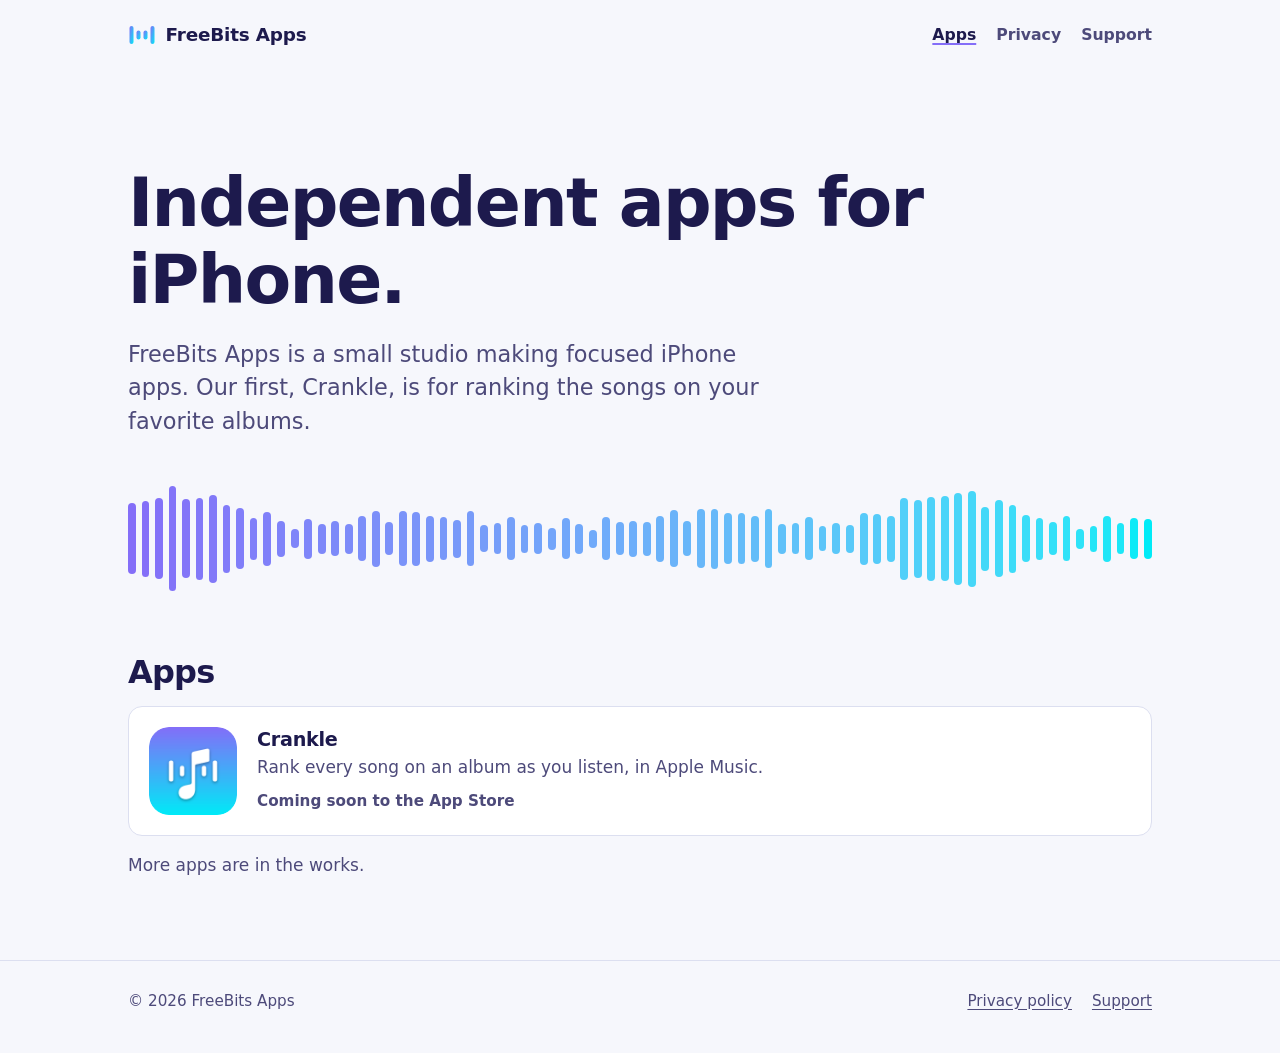
==== index.html @ a697bc9b "Add FreeBits Apps website Home page, Crankle page, privacy policy and support page.  Co-Authored-By:" ====
<!doctype html>
<html lang="en">
<head>
  <meta charset="utf-8">
  <meta name="viewport" content="width=device-width, initial-scale=1">
  <title>FreeBits Apps</title>
  <meta name="description" content="FreeBits Apps is an independent studio making iPhone apps. Our first app, Crankle, ranks the songs on an album as you listen.">
  <meta name="theme-color" content="#846ef8">
  <link rel="icon" type="image/svg+xml" href="assets/icon.svg">
  <link rel="icon" type="image/png" sizes="32x32" href="assets/favicon-32.png">
  <link rel="apple-touch-icon" href="assets/apple-touch-icon.png">
  <link rel="stylesheet" href="assets/style.css">
</head>
<body>
  <header class="site-header">
    <div class="wrap">
      <a class="brand" href="./">
        <svg viewBox="0 0 27 20" aria-hidden="true"><defs><linearGradient id="bm" x1="0" y1="0" x2="1" y2="1"><stop offset="0" stop-color="#846ef8"/><stop offset="1" stop-color="#00ebf7"/></linearGradient></defs><rect x="1" y="1" width="4" height="18" rx="2" fill="url(#bm)"/><rect x="8" y="5.5" width="4" height="9" rx="2" fill="url(#bm)"/><rect x="15" y="5.5" width="4" height="9" rx="2" fill="url(#bm)"/><rect x="22" y="1" width="4" height="18" rx="2" fill="url(#bm)"/></svg>
        FreeBits Apps
      </a>
      <nav class="site-nav" aria-label="Main">
        <a href="./" aria-current="page">Apps</a>
        <a href="privacy/">Privacy</a>
        <a href="support/">Support</a>
      </nav>
    </div>
  </header>

  <main>
    <div class="wrap">
      <section class="hero">
        <h1>Independent apps for iPhone.</h1>
        <p class="lede">FreeBits Apps is a small studio making focused iPhone apps. Our first, Crankle, is for ranking the songs on your favorite albums.</p>
        <div class="wave" aria-hidden="true">
          <i style="--h:71px;--t:0;--n:0"></i>
          <i style="--h:76px;--t:1;--n:1"></i>
          <i style="--h:81px;--t:3;--n:2"></i>
          <i style="--h:105px;--t:4;--n:3"></i>
          <i style="--h:79px;--t:5;--n:4"></i>
          <i style="--h:82px;--t:7;--n:5"></i>
          <i style="--h:88px;--t:8;--n:6"></i>
          <i style="--h:68px;--t:9;--n:7"></i>
          <i style="--h:61px;--t:11;--n:8"></i>
          <i style="--h:42px;--t:12;--n:9"></i>
          <i style="--h:54px;--t:13;--n:10"></i>
          <i style="--h:36px;--t:15;--n:11"></i>
          <i style="--h:19px;--t:16;--n:12"></i>
          <i style="--h:40px;--t:17;--n:13"></i>
          <i style="--h:30px;--t:19;--n:14"></i>
          <i style="--h:35px;--t:20;--n:15"></i>
          <i style="--h:30px;--t:21;--n:16"></i>
          <i style="--h:45px;--t:23;--n:17"></i>
          <i style="--h:56px;--t:24;--n:18"></i>
          <i style="--h:33px;--t:25;--n:19"></i>
          <i style="--h:55px;--t:27;--n:20"></i>
          <i style="--h:54px;--t:28;--n:21"></i>
          <i style="--h:46px;--t:29;--n:22"></i>
          <i style="--h:43px;--t:31;--n:23"></i>
          <i style="--h:38px;--t:32;--n:24"></i>
          <i style="--h:55px;--t:33;--n:25"></i>
          <i style="--h:27px;--t:35;--n:26"></i>
          <i style="--h:31px;--t:36;--n:27"></i>
          <i style="--h:43px;--t:37;--n:28"></i>
          <i style="--h:28px;--t:39;--n:29"></i>
          <i style="--h:31px;--t:40;--n:30"></i>
          <i style="--h:22px;--t:41;--n:31"></i>
          <i style="--h:41px;--t:43;--n:32"></i>
          <i style="--h:30px;--t:44;--n:33"></i>
          <i style="--h:18px;--t:45;--n:34"></i>
          <i style="--h:43px;--t:47;--n:35"></i>
          <i style="--h:33px;--t:48;--n:36"></i>
          <i style="--h:36px;--t:49;--n:37"></i>
          <i style="--h:34px;--t:51;--n:38"></i>
          <i style="--h:46px;--t:52;--n:39"></i>
          <i style="--h:57px;--t:53;--n:40"></i>
          <i style="--h:35px;--t:55;--n:41"></i>
          <i style="--h:59px;--t:56;--n:42"></i>
          <i style="--h:60px;--t:57;--n:43"></i>
          <i style="--h:51px;--t:59;--n:44"></i>
          <i style="--h:51px;--t:60;--n:45"></i>
          <i style="--h:46px;--t:61;--n:46"></i>
          <i style="--h:59px;--t:63;--n:47"></i>
          <i style="--h:30px;--t:64;--n:48"></i>
          <i style="--h:31px;--t:65;--n:49"></i>
          <i style="--h:43px;--t:67;--n:50"></i>
          <i style="--h:25px;--t:68;--n:51"></i>
          <i style="--h:31px;--t:69;--n:52"></i>
          <i style="--h:28px;--t:71;--n:53"></i>
          <i style="--h:52px;--t:72;--n:54"></i>
          <i style="--h:50px;--t:73;--n:55"></i>
          <i style="--h:46px;--t:75;--n:56"></i>
          <i style="--h:82px;--t:76;--n:57"></i>
          <i style="--h:78px;--t:77;--n:58"></i>
          <i style="--h:84px;--t:79;--n:59"></i>
          <i style="--h:85px;--t:80;--n:60"></i>
          <i style="--h:92px;--t:81;--n:61"></i>
          <i style="--h:96px;--t:83;--n:62"></i>
          <i style="--h:64px;--t:84;--n:63"></i>
          <i style="--h:77px;--t:85;--n:64"></i>
          <i style="--h:68px;--t:87;--n:65"></i>
          <i style="--h:47px;--t:88;--n:66"></i>
          <i style="--h:42px;--t:89;--n:67"></i>
          <i style="--h:33px;--t:91;--n:68"></i>
          <i style="--h:45px;--t:92;--n:69"></i>
          <i style="--h:20px;--t:93;--n:70"></i>
          <i style="--h:26px;--t:95;--n:71"></i>
          <i style="--h:46px;--t:96;--n:72"></i>
          <i style="--h:31px;--t:97;--n:73"></i>
          <i style="--h:41px;--t:99;--n:74"></i>
          <i style="--h:40px;--t:100;--n:75"></i>
        </div>
      </section>

      <section id="apps" aria-labelledby="apps-title">
        <h2 id="apps-title">Apps</h2>
        <ul class="apps">
          <!-- To add a new app, copy this <li> and change the name, icon, text and link. -->
          <li class="app-row">
            <a href="crankle/" tabindex="-1" aria-hidden="true"><img src="assets/icon-192.png" width="192" height="192" alt=""></a>
            <div>
              <h3><a href="crankle/">Crankle</a></h3>
              <p>Rank every song on an album as you listen, in Apple Music.</p>
              <p class="status">Coming soon to the App Store</p>
            </div>
          </li>
        </ul>
        <p class="more">More apps are in the works.</p>
      </section>
    </div>
  </main>

  <footer class="site-footer">
    <div class="wrap">
      <span>&copy; 2026 FreeBits Apps</span>
      <nav aria-label="Footer">
        <a href="privacy/">Privacy policy</a>
        <a href="support/">Support</a>
      </nav>
    </div>
  </footer>
</body>
</html>
---- assets/style.css ----
/* FreeBits Apps — shared styles. Colors come from the Crankle icon gradient. */
:root {
  --ink: #1d1a4d;
  --ink-soft: #4d4a7a;
  --paper: #f6f7fc;
  --surface: #ffffff;
  --line: #dcdff0;
  --violet: #846ef8;
  --aqua: #00ebf7;
  --link: #5a47db;
  --link-hover: #3f2fb8;
  --focus: #5a47db;
  --radius: 14px;
  --font: ui-rounded, "SF Pro Rounded", "Nunito", system-ui, -apple-system, "Segoe UI", Roboto, sans-serif;
}

@media (prefers-color-scheme: dark) {
  :root {
    --ink: #eceaff;
    --ink-soft: #b4b0e0;
    --paper: #12102e;
    --surface: #1c1946;
    --line: #2f2b68;
    --link: #a99dff;
    --link-hover: #cbc3ff;
    --focus: #a99dff;
  }
}

*, *::before, *::after { box-sizing: border-box; }

html { -webkit-text-size-adjust: 100%; }

body {
  margin: 0;
  background: var(--paper);
  color: var(--ink);
  font-family: var(--font);
  font-size: 1.0625rem;
  line-height: 1.6;
}

img, svg { max-width: 100%; display: block; }

a { color: var(--link); text-underline-offset: 0.18em; }
a:hover { color: var(--link-hover); }
:focus-visible { outline: 3px solid var(--focus); outline-offset: 3px; border-radius: 4px; }

.wrap { width: min(100% - 2.5rem, 64rem); margin-inline: auto; }

/* Header */
.site-header { padding-block: 1.25rem; }
.site-header .wrap { display: flex; align-items: center; justify-content: space-between; gap: 1rem; flex-wrap: wrap; }
.brand { display: inline-flex; align-items: center; gap: 0.6rem; color: var(--ink); text-decoration: none; font-weight: 800; font-size: 1.15rem; letter-spacing: -0.01em; }
.brand:hover { color: var(--ink); }
.brand svg { width: 1.75rem; height: 1.25rem; }
.site-nav { display: flex; gap: 1.25rem; }
.site-nav a { color: var(--ink-soft); text-decoration: none; font-weight: 600; font-size: 0.98rem; }
.site-nav a:hover, .site-nav a[aria-current="page"] { color: var(--ink); text-decoration: underline; text-decoration-thickness: 2px; text-decoration-color: var(--violet); }

/* Type */
h1, h2, h3 { line-height: 1.12; letter-spacing: -0.025em; margin: 0; }
h1 { font-size: clamp(2.5rem, 8vw, 4.25rem); font-weight: 800; }
h2 { font-size: clamp(1.5rem, 4vw, 2rem); font-weight: 800; margin-bottom: 1rem; }
h3 { font-size: 1.2rem; font-weight: 700; letter-spacing: -0.015em; }
p { margin: 0 0 1rem; max-width: 62ch; }
.lede { font-size: clamp(1.15rem, 2.6vw, 1.4rem); line-height: 1.5; color: var(--ink-soft); max-width: 40rem; }

main { padding-bottom: 4rem; }
section { margin-top: 3.5rem; }

/* Home hero: the waveform echoes the bars in the Crankle icon */
.hero { padding-top: 2.5rem; }
.hero .lede { margin-top: 1.25rem; }
.wave {
  margin-top: 2.5rem;
  height: 120px;
  display: flex;
  align-items: center;
  gap: 6px;
  overflow: hidden;
}
.wave i {
  flex: 1 1 0;
  max-width: 8px;
  height: var(--h);
  border-radius: 999px;
  background: color-mix(in oklab, var(--violet) calc(100% - var(--t) * 1%), var(--aqua));
  transform-origin: center;
  animation: rise 0.9s cubic-bezier(0.2, 0.8, 0.2, 1) both;
  animation-delay: calc(var(--n) * 16ms);
}
@keyframes rise { from { transform: scaleY(0.06); opacity: 0.3; } }

/* App list */
.apps { list-style: none; margin: 0; padding: 0; display: grid; gap: 1rem; }
.app-row {
  display: grid;
  grid-template-columns: 5.5rem 1fr;
  gap: 1.25rem;
  align-items: center;
  padding: 1.25rem;
  background: var(--surface);
  border: 1px solid var(--line);
  border-radius: var(--radius);
}
.app-row img { width: 5.5rem; height: 5.5rem; border-radius: 1.25rem; }
.app-row h3 { margin-bottom: 0.2rem; }
.app-row h3 a { color: var(--ink); text-decoration: none; }
.app-row h3 a:hover { text-decoration: underline; text-decoration-color: var(--violet); text-decoration-thickness: 2px; }
.app-row p { margin: 0 0 0.5rem; color: var(--ink-soft); }
.app-row .status { font-size: 0.95rem; font-weight: 600; margin: 0; }
.more { margin-top: 1rem; color: var(--ink-soft); }

/* App page */
.app-hero { display: grid; grid-template-columns: auto 1fr; gap: 1.75rem; align-items: center; padding-top: 2rem; }
.app-hero img { width: clamp(6.5rem, 24vw, 10rem); height: auto; aspect-ratio: 1; border-radius: 22.5%; box-shadow: 0 14px 32px -12px rgba(90, 71, 219, 0.55); }
.app-hero h1 { font-size: clamp(2.5rem, 9vw, 4.25rem); }
.app-hero .lede { margin: 0.5rem 0 0; }
.cta {
  display: inline-block;
  margin-top: 1.25rem;
  padding: 0.7rem 1.2rem;
  border-radius: 999px;
  background: var(--ink);
  color: var(--paper);
  font-weight: 700;
  text-decoration: none;
}
.cta:hover { color: var(--paper); background: var(--link-hover); }
.cta[aria-disabled="true"] { background: transparent; color: var(--ink-soft); border: 2px dashed var(--line); cursor: default; }

.steps { list-style: none; counter-reset: step; margin: 0; padding: 0; display: grid; gap: 1rem; }
.steps li { counter-increment: step; display: grid; grid-template-columns: 2.5rem 1fr; gap: 1rem; align-items: start; }
.steps li::before {
  content: counter(step);
  display: grid;
  place-items: center;
  width: 2.5rem;
  height: 2.5rem;
  border-radius: 999px;
  background: linear-gradient(160deg, var(--violet), var(--aqua));
  color: #12102e;
  font-weight: 800;
}
.steps h3 { margin-bottom: 0.15rem; }
.steps p { margin: 0; color: var(--ink-soft); }

.features { margin: 0; padding: 0; list-style: none; display: grid; gap: 0.9rem; max-width: 44rem; }
.features li { padding-left: 1.5rem; position: relative; }
.features li::before { content: ""; position: absolute; left: 0; top: 0.6em; width: 0.7rem; height: 0.7rem; border-radius: 999px; background: linear-gradient(160deg, var(--violet), var(--aqua)); }
.features strong { font-weight: 700; }

/* Prose pages */
.prose { padding-top: 2rem; }
.prose h1 { font-size: clamp(2.2rem, 7vw, 3.25rem); }
.prose .meta { color: var(--ink-soft); margin-top: 0.75rem; }
.prose h2 { margin-top: 2.5rem; font-size: 1.5rem; }
.prose h3 { margin: 1.5rem 0 0.4rem; }
.prose ul { padding-left: 1.25rem; max-width: 62ch; }
.prose li { margin-bottom: 0.4rem; }

details { background: var(--surface); border: 1px solid var(--line); border-radius: var(--radius); padding: 0.9rem 1.1rem; margin-bottom: 0.75rem; max-width: 44rem; }
summary { cursor: pointer; font-weight: 700; }
details[open] summary { margin-bottom: 0.6rem; }
details p { margin-bottom: 0.5rem; color: var(--ink-soft); }

.callout { background: var(--surface); border: 1px solid var(--line); border-left: 4px solid var(--violet); border-radius: var(--radius); padding: 1rem 1.25rem; max-width: 44rem; }
.callout p { margin: 0; }

/* Footer */
.site-footer { border-top: 1px solid var(--line); padding-block: 1.75rem 2.5rem; color: var(--ink-soft); font-size: 0.95rem; }
.site-footer .wrap { display: flex; flex-wrap: wrap; gap: 0.75rem 1.5rem; justify-content: space-between; }
.site-footer nav { display: flex; gap: 1.25rem; }
.site-footer a { color: var(--ink-soft); }
.site-footer a:hover { color: var(--ink); }

@media (max-width: 34rem) {
  .app-row { grid-template-columns: 4rem 1fr; gap: 1rem; padding: 1rem; }
  .app-row img { width: 4rem; height: 4rem; border-radius: 0.95rem; }
  .app-hero { grid-template-columns: 1fr; gap: 1.25rem; }
  .wave { height: 96px; gap: 5px; }
  .wave i:nth-child(even) { display: none; }
}

@media (prefers-reduced-motion: reduce) {
  .wave i { animation: none; }
}
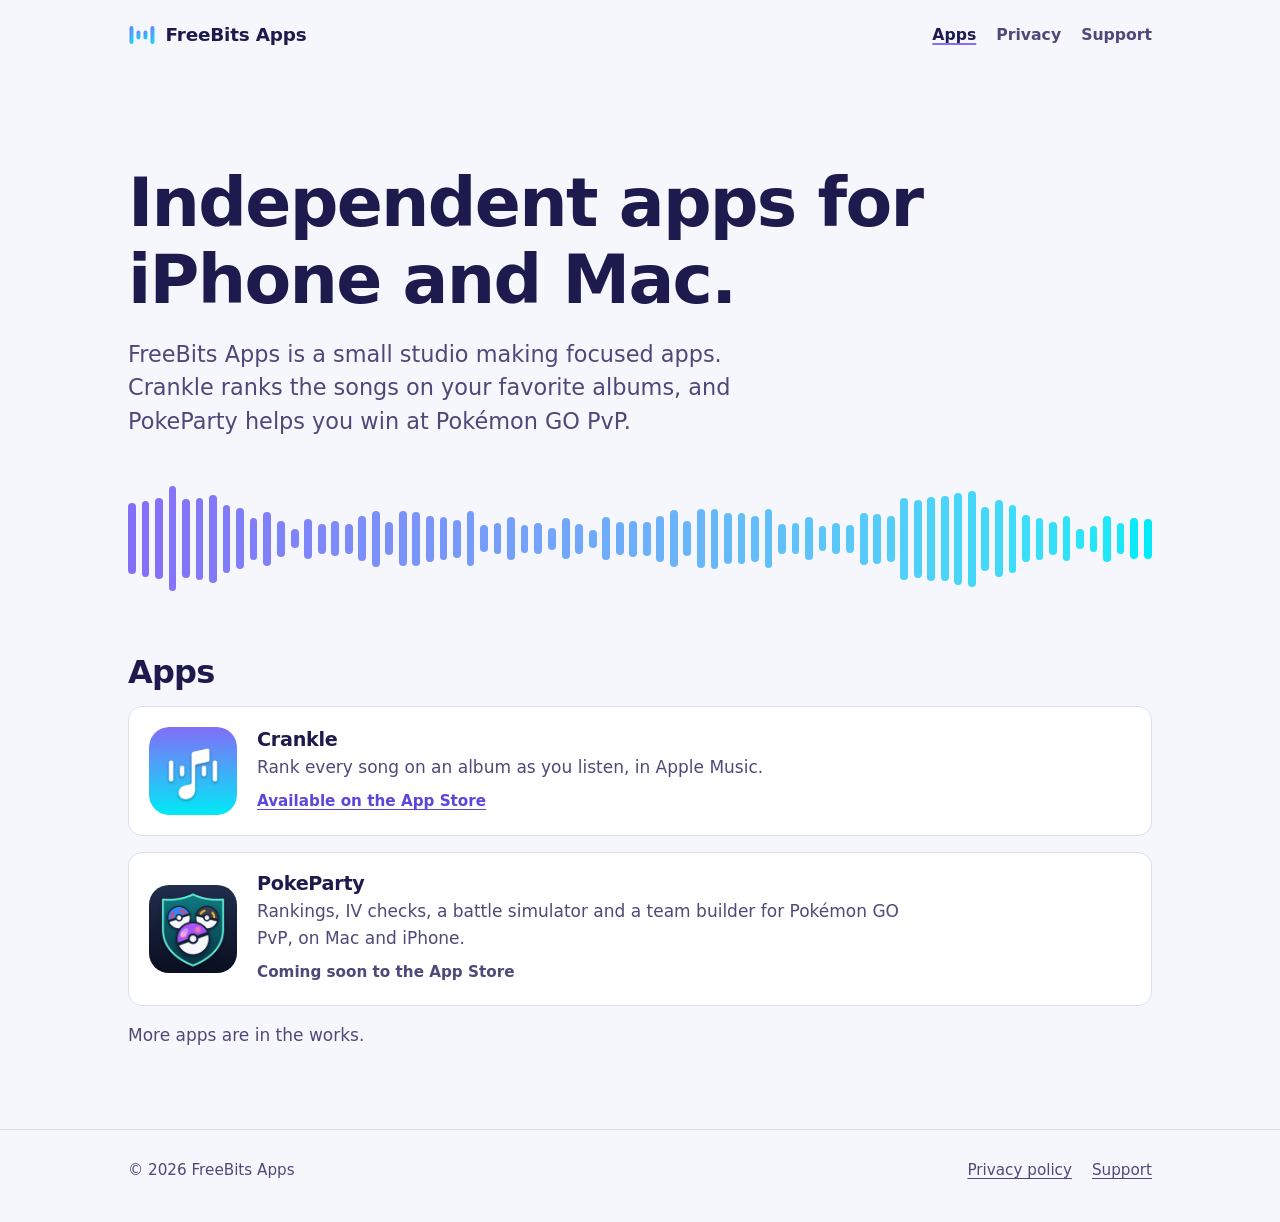
==== commit bfab68c2: "Add PokeParty page, link Crankle to the App Store - New /pokeparty/ page with features, screenshots " ====
--- a/index.html
+++ b/index.html
@@ -4,7 +4,7 @@
   <meta charset="utf-8">
   <meta name="viewport" content="width=device-width, initial-scale=1">
   <title>FreeBits Apps</title>
-  <meta name="description" content="FreeBits Apps is an independent studio making iPhone apps. Our first app, Crankle, ranks the songs on an album as you listen.">
+  <meta name="description" content="FreeBits Apps is an independent studio making iPhone and Mac apps. Our apps include Crankle, which ranks the songs on an album as you listen, and PokeParty, a Pokémon GO PvP companion.">
   <meta name="theme-color" content="#846ef8">
   <link rel="icon" type="image/svg+xml" href="assets/icon.svg">
   <link rel="icon" type="image/png" sizes="32x32" href="assets/favicon-32.png">
@@ -29,8 +29,8 @@
   <main>
     <div class="wrap">
       <section class="hero">
-        <h1>Independent apps for iPhone.</h1>
-        <p class="lede">FreeBits Apps is a small studio making focused iPhone apps. Our first, Crankle, is for ranking the songs on your favorite albums.</p>
+        <h1>Independent apps for iPhone and Mac.</h1>
+        <p class="lede">FreeBits Apps is a small studio making focused apps. Crankle ranks the songs on your favorite albums, and PokeParty helps you win at Pokémon GO PvP.</p>
         <div class="wave" aria-hidden="true">
           <i style="--h:71px;--t:0;--n:0"></i>
           <i style="--h:76px;--t:1;--n:1"></i>
@@ -120,6 +120,14 @@
             <div>
               <h3><a href="crankle/">Crankle</a></h3>
               <p>Rank every song on an album as you listen, in Apple Music.</p>
+              <p class="status"><a href="https://apps.apple.com/us/app/crankle-album-ranker/id6823645500">Available on the App Store</a></p>
+            </div>
+          </li>
+          <li class="app-row">
+            <a href="pokeparty/" tabindex="-1" aria-hidden="true"><img src="assets/pokeparty-192.png" width="192" height="192" alt=""></a>
+            <div>
+              <h3><a href="pokeparty/">PokeParty</a></h3>
+              <p>Rankings, IV checks, a battle simulator and a team builder for Pokémon GO PvP, on Mac and iPhone.</p>
               <p class="status">Coming soon to the App Store</p>
             </div>
           </li>
--- a/assets/style.css
+++ b/assets/style.css
@@ -186,3 +186,11 @@
 @media (prefers-reduced-motion: reduce) {
   .wave i { animation: none; }
 }
+
+/* Screenshot gallery */
+.shots { list-style: none; margin: 0; padding: 0; display: grid; gap: 1.5rem; }
+.shots figure { margin: 0; }
+.shots img { display: block; width: 100%; height: auto; border-radius: var(--radius); border: 1px solid var(--line); box-shadow: 0 14px 32px -16px rgba(90, 71, 219, 0.45); }
+.shots figcaption { margin-top: 0.6rem; color: var(--ink-soft); font-size: 0.95rem; }
+.shots figcaption strong { color: var(--ink); }
+.shots .shot-ipad { max-width: 32rem; }
